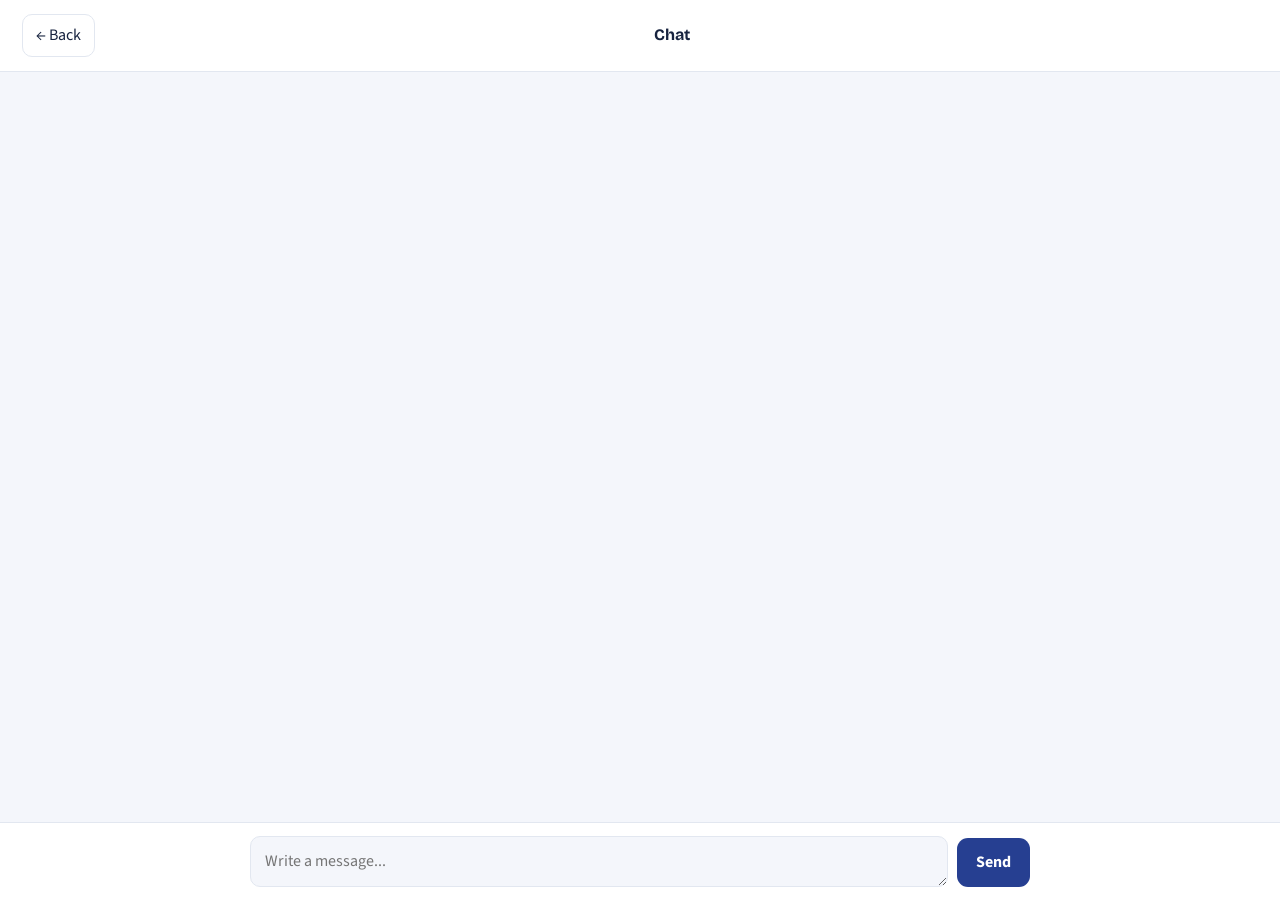
==== chat.html @ 4b17e624 "Add files via upload" ====
<!--
 FILE PURPOSE: This HTML file defines the structure and content of one screen in Epoka Tutor. The ids and classes are important connections: JavaScript finds elements by their ids to fill or update them, while CSS uses classes and ids to control their appearance.
 SCREEN: Epoka Tutor - Chat.
 The ids in this file are the connection points used by JavaScript; the classes are the connection points used by CSS.
-->
<!DOCTYPE html>
<html lang="en">
<head>
    <meta charset="UTF-8">
    <meta name="viewport" content="width=device-width, initial-scale=1.0">
    <title>Epoka Tutor - Chat</title>
    <link href="https://fonts.googleapis.com/css2?family=Bricolage+Grotesque:wght@500;700&family=Source+Sans+3:wght@400;600&display=swap" rel="stylesheet">
    <link rel="stylesheet" href="style.css">
</head>
<body class="chat-page">
    <!-- The header contains navigation and the signed-in student controls. The data-who and data-logout attributes are hooks used by Auth.require() in common.js to insert the student name and attach the logout action. -->
    <header class="top">
        <!-- chat.js changes this link depending on whether the conversation is private or belongs to a course. -->
        <a class="ghost" id="chatBack" href="courses.html">← Back</a>
        <div class="chat-person">
        <!-- chat.js fills this heading with the other student’s name or the selected course name, depending on the conversation type. -->
            <b id="chatTitle">Chat</b>
        <!-- chat.js describes whether the current conversation is a private student chat or a course discussion. -->
            <small id="chatSubtitle"></small>
        </div>
        <span class="who" data-who></span>
    </header>

    <!-- This is the main content area for the current screen. Its id or class connects it to the CSS layout, and its child elements provide the places JavaScript fills with courses, messages, notes, or selection buttons. -->
        <!-- chat.js rebuilds this message area from the messages saved in localStorage. The aria-live attribute allows assistive technology to be informed when its content changes. -->
    <main id="msgs" aria-live="polite"></main>

    <!-- This form groups related inputs and buttons. JavaScript listens for its submit event; event.preventDefault() is then used where needed so the browser does not reload the page before the application handles the data. -->
        <!-- chat.js listens for submission of this form and calls sendMessage() to save and display the new message. -->
    <form id="composer">
        <div class="row">
        <!-- chat.js reads the typed message from this textarea, and its keydown listener also allows Enter to send it. -->
            <textarea id="text" rows="1" placeholder="Write a message..."></textarea>
            <button class="btn" type="submit">Send</button>
        </div>
    </form>

    <!-- Load common.js before the page-specific script because it defines shared functions such as store, Auth, Pick, and the storage-key helpers that the later script calls. -->
    <script src="js/common.js"></script>
    <!-- Load the JavaScript file responsible for this screen after the shared scripts. The script uses the element ids in this HTML to add behaviour and display stored information. -->
    <script src="js/chat.js"></script>
</body>
</html>
---- style.css ----
/*
 * FILE PURPOSE: This stylesheet controls how the HTML screens are presented. The class selectors (written with a dot, such as .panel) connect shared styles to HTML elements with that class; ID selectors (written with #, such as #courseList) target the particular element whose id matches. A comma joins selectors so the same declarations apply to each listed target. These rules affect presentation, not the HTML content or JavaScript data.
 * Selector reminder: #name selects an element by its id; .name selects elements by class; commas share one rule across multiple selectors.
 */
/* Shared colour and shadow variables used throughout the interface. Later rules use var(...) so buttons, headings, borders, and backgrounds keep the same design values. */
:root {
    --bg: #f4f6fb;
    --surface: #ffffff;
    --ink: #17233f;
    --muted: #73809b;
    --line: #e2e7f0;
    --brand: #263f91;
    --brand-dark: #1b2f70;
    --brand-ink: #ffffff;
    --accent: #f0b54a;
    --mine: #e7edff;
    --danger: #b3261e;
    --shadow: 0 12px 35px rgba(28, 45, 89, .07);
}
/* Apply border-box sizing to every HTML element. Widths therefore include padding and borders, which makes the form, card, and page layouts easier to calculate. */
* {
    box-sizing: border-box;
}
/* Set the outer document and body dimensions. Removing the browser margin prevents unwanted page edges, while min-height lets each screen fill the viewport. */
html, body {
    margin: 0;
    min-height: 100%;
}
/* Set the default page background, text colour, font, and line spacing inherited by the login, course, notes, selection, and chat screens. */
body {
    background: var(--bg);
    color: var(--ink);
    font: 16px/1.55 "Source Sans 3", system-ui, sans-serif;
}
/* Give the main and section headings used in the HTML pages a shared display font and consistent line spacing. */
h1, h2 {
    font-family: "Bricolage Grotesque", sans-serif;
    line-height: 1.12;
    margin: 0 0 .5em;
    letter-spacing: -.025em;
}
/* Style the main page title, such as the welcome heading or selected course title, with a responsive size and readable maximum width. */
h1 {
    font-size: clamp(2.1rem, 5vw, 3.5rem);
    max-width: 780px;
}
/* Style section headings inside panels and course workspace cards so they are visually below the main h1 title. */
h2 {
    font-size: 1.55rem;
}
/* Make buttons and form fields use the same font and text colour as the rest of the page instead of inconsistent browser defaults. */
button, input, textarea {
    font: inherit;
    color: inherit;
}
/* Show a clear keyboard-focus outline on links, buttons, and form controls so users can see which control will respond to keyboard input. */
:focus-visible {
    outline: 3px solid var(--accent);
    outline-offset: 3px;
}
/* Style the main content wrapper used around page content. Its centered maximum width and side padding keep forms and panels readable on wide screens. */
.wrap {
    max-width: 680px;
    margin: 0 auto;
    padding: 30px 22px 70px;
}
/* Override the normal .wrap width only on elements that have both classes. Course lists and notes can use more space than the narrower login screen. */
.wrap.wide {
    max-width: 1100px;
}
/* Style the shared top navigation/header row. Flexbox aligns the page identity and account/navigation controls and pushes them to opposite sides. */
.top {
    display: flex;
    align-items: center;
    justify-content: space-between;
    gap: 14px;
    padding: 14px 22px;
    border-bottom: 1px solid var(--line);
    background: var(--surface);
}
/* Emphasize the bold page or conversation name inside the header without changing other bold text elsewhere on the page. */
.top b {
    font-family: "Bricolage Grotesque", sans-serif;
}
/* Style the signed-in student name shown in the header, making it secondary to the page title and navigation controls. */
.who {
    color: var(--muted);
    font-size: .92rem;
    margin-right: 10px;
}
/* Style the ET mark in the login page as a centered square logo, using Grid to center its letters both horizontally and vertically. */
.brand {
    width: 52px;
    height: 52px;
    display: grid;
    place-items: center;
    border-radius: 16px;
    color: white;
    background: var(--brand);
    font: 700 1.3rem "Bricolage Grotesque";
    margin-bottom: 32px;
}
/* Style the small uppercase labels used above page titles and content sections, such as the workspace and notes labels. */
.eyebrow, .section-label {
    color: var(--brand);
    font-size: .76rem;
    font-weight: 700;
    letter-spacing: .13em;
    margin: 0 0 10px;
}
/* Style supporting descriptions and secondary text so it is quieter than headings and does not stretch across excessively long lines. */
.lead, .muted {
    color: var(--muted);
    max-width: 58ch;
}
/* Style the primary actions used by the login, note, and chat forms. The filled brand colour makes the main action in each section easy to identify. */
.btn {
    border: 0;
    border-radius: 11px;
    padding: 12px 19px;
    background: var(--brand);
    color: var(--brand-ink);
    font-weight: 700;
    cursor: pointer;
    transition: .2s;
}
/* Give primary buttons pointer feedback by darkening the background and moving the button slightly upward while hovered. */
.btn:hover {
    background: var(--brand-dark);
    transform: translateY(-1px);
}
/* Show when a primary action is unavailable, for example when select.js disables Next until faculty, department, and year are chosen. */
.btn:disabled {
    opacity: .4;
    cursor: not-allowed;
    transform: none;
}
/* Make a primary form button span the available width; this is used where the login action should be the clearest control beneath the fields. */
.full {
    width: 100%;
    margin-top: 12px;
}
/* Style secondary actions such as Back, Log Out, Edit, and Cancel so they remain visible without competing with the filled primary button. */
.ghost {
    background: transparent;
    border: 1px solid var(--line);
    color: var(--ink);
    border-radius: 10px;
    padding: 8px 13px;
    cursor: pointer;
    text-decoration: none;
    display: inline-block;
}
/* Give secondary buttons and links a brand-coloured hover state while keeping their background transparent. */
.ghost:hover {
    border-color: var(--brand);
    color: var(--brand);
}
/* Style the small login/register mode-switch button so it resembles a text link but remains a button that login.js can listen for. */
.text-btn {
    border: 0;
    background: none;
    color: var(--brand);
    font-weight: 700;
    cursor: pointer;
    padding: 4px;
}
/* Add extra top spacing only to the wrapper on the login screen, positioning the sign-in form without affecting the layout of other pages. */
.login .wrap {
    padding-top: 9vh;
}
/* Arrange the login and registration fields in one vertical Grid column with consistent gaps; login.js changes which fields are visible in each mode. */
.login form {
    display: grid;
    gap: 9px;
    max-width: 430px;
    margin: 28px 0 12px;
}
/* Style the labels associated with login, registration, note, and chat inputs so each field purpose is easy to identify. */
label {
    font-weight: 600;
    font-size: .94rem;
}
/* Style the editable fields shared by the login form, note form, and chat composer with matching width, padding, border, and surface colour. */
input, textarea {
    width: 100%;
    border: 1px solid var(--line);
    border-radius: 10px;
    padding: 12px 14px;
    background: var(--surface);
}
/* Change the border when a student is typing in a field, making the active login, note, or chat input easier to identify. */
input:focus, textarea:focus {
    border-color: var(--brand);
    outline: none;
}
/* Add separation around the line that offers the alternative login or registration action. */
.switch-line {
    margin: 16px 0;
}
/* Style small explanatory note text, such as helper text around forms, using the secondary text colour and a smaller size. */
.note {
    color: var(--muted);
    font-size: .88rem;
}
/* Style the error-message area updated by login.js and notes.js when validation or saving fails; the minimum height helps prevent layout jumps. */
.err {
    color: var(--danger);
    min-height: 1.4em;
    font-weight: 600;
}
/* Arrange the faculty, department, and year option buttons created by select.js in a responsive grid. */
.choices {
    display: grid;
    grid-template-columns: repeat(auto-fill, minmax(220px, 1fr));
    gap: 12px;
    margin: 14px 0 30px;
}
/* Style each faculty, department, or year button created by select.js, giving all options a consistent clickable shape. */
.choice {
    text-align: left;
    min-height: 75px;
    background: var(--surface);
    border: 1px solid var(--line);
    border-radius: 13px;
    padding: 16px;
    cursor: pointer;
    font-weight: 600;
    box-shadow: 0 4px 14px rgba(28,45,89,.025);
}
/* Highlight a choice while hovered or when select.js marks it selected with aria-pressed="true", so the current academic choice is visible. */
.choice:hover, .choice[aria-pressed="true"] {
    border-color: var(--brand);
    background: var(--mine);
}
/* Adjust the year-button group separately from faculty and department choices because year options are short and can fit in narrower columns. */
.years {
    grid-template-columns: repeat(4, minmax(80px, 130px));
}
/* Ensure elements hidden by HTML or JavaScript are not displayed. select.js uses this attribute to reveal department and year steps only after earlier choices are made. */
[hidden] {
    display: none !important;
}
/* Lay out the page title and its nearby actions as one aligned heading row, keeping the title and controls visually connected. */
.page-heading {
    display: flex;
    align-items: flex-end;
    justify-content: space-between;
    gap: 20px;
    margin: 24px 0 30px;
}
/* Style the academic breadcrumb text updated by courses.js, course.js, and notes.js so the current faculty, department, and year remain visible as context. */
.crumbs {
    color: var(--muted);
    margin-top: 12px;
}
/* Style the main content panels that group related course, student, note, or discussion content into separate white surfaces. */
.panel {
    background: var(--surface);
    border: 1px solid var(--line);
    border-radius: 18px;
    padding: 24px;
    margin: 22px 0;
    box-shadow: var(--shadow);
}
/* Align a panel heading with its count or related controls, such as the course count or saved-note count. */
.section-heading {
    display: flex;
    align-items: center;
    justify-content: space-between;
    gap: 15px;
}
/* Remove extra heading spacing inside a section-heading row so the title aligns correctly with the count or controls beside it. */
.section-heading h2 {
    margin-bottom: 0;
}
/* Style the small number/status text displayed beside section headings, including the course, note, and discussion counts updated by JavaScript. */
.count {
    color: var(--muted);
    font-size: .88rem;
}
/* Style the course search field used by courses.js to filter the displayed course cards as the student types. */
.search {
    margin: 20px 0;
    max-width: 420px;
}
/* Use a shared grid layout for the course and student card containers populated by courses.js. */
.course-grid, .student-grid {
    display: grid;
    grid-template-columns: repeat(auto-fill, minmax(230px, 1fr));
    gap: 12px;
}
/* Style each clickable course or student card created by courses.js. Both are links, so the card appearance signals that selecting one opens another page. */
.course, .student {
    display: flex;
    align-items: center;
    justify-content: space-between;
    gap: 12px;
    padding: 15px;
    border: 1px solid var(--line);
    border-radius: 13px;
    text-decoration: none;
    color: inherit;
    background: var(--surface);
}
/* Highlight a course or student link while hovered, helping the student identify which card will open when clicked. */
.course:hover, .student:hover {
    border-color: var(--brand);
    transform: translateY(-1px);
}
/* Style the secondary line inside course and student cards, such as discussion information or a student email, below the main name. */
.course small, .student small {
    display: block;
    color: var(--muted);
    font-size: .82rem;
}
/* Position and style the arrow displayed at the end of course/student cards to signal that the whole card is a navigation link. */
.arrow {
    color: var(--brand);
    font-size: 1.2rem;
}
/* Style the initial displayed beside each student in the private-chat list; courses.js creates this element from the student name. */
.avatar {
    width: 42px;
    height: 42px;
    border-radius: 50%;
    display: grid;
    place-items: center;
    flex-shrink: 0;
    color: var(--brand);
    background: var(--mine);
    font-weight: 700;
}
/* Keep the student's name and email together as a vertical text group beside the avatar in the student list. */
.student-info {
    flex: 1;
    min-width: 0;
}
/* Style the empty-state message inserted by courses.js, chat.js, or notes.js when there are no matching courses, students, messages, or notes. */
.empty {
    color: var(--muted);
    text-align: center;
    padding: 35px 10px;
}
/* Apply chat-specific page layout to the body marked chat-page in chat.html, without changing the body styling of other screens. */
body.chat-page {
    display: flex;
    flex-direction: column;
    height: 100dvh;
}
/* Style the student identity area used in the chat screen so the conversation participant is clearly separated from the message history. */
.chat-person {
    flex: 1;
    text-align: center;
}
/* Keep the participant name and supporting detail in the chat identity area visually related while allowing their individual text sizes to differ. */
.chat-person b, .chat-person small {
    display: block;
}
/* Make the smaller participant detail secondary to the name in the chat header. */
.chat-person small {
    color: var(--muted);
    font-size: .8rem;
}
/* Style the message-history container with its own scrolling area. chat.js inserts each message here and scrolls it to the bottom after a new message is drawn. */
#msgs {
    flex: 1;
    overflow-y: auto;
    padding: 22px 20px;
    max-width: 820px;
    width: 100%;
    margin: 0 auto;
}
/* Style one message block created by chat.js, controlling its width, spacing, and surface so messages are readable as separate items. */
.msg {
    max-width: 78%;
    margin: 0 0 14px;
    padding: 11px 15px;
    border-radius: 15px;
    background: var(--surface);
    border: 1px solid var(--line);
    overflow-wrap: anywhere;
    box-shadow: 0 3px 12px rgba(28,45,89,.035);
}
/* Apply a different appearance to messages whose sender email matches the signed-in student; chat.js adds the me class after comparing email addresses. */
.msg.me {
    margin-left: auto;
    background: var(--mine);
    border-color: transparent;
}
/* Style the sender and timestamp line inside each message separately from the message body created by chat.js. */
.msg .by {
    font-size: .78rem;
    color: var(--muted);
    margin-bottom: 3px;
}
/* Style the chat message form identified by this id in chat.html; chat.js listens for its submit event and sends the text without reloading the page. */
#composer {
    border-top: 1px solid var(--line);
    background: var(--surface);
    padding: 13px 20px;
}
/* Arrange the chat textarea and Send button in one row inside the composer form so the message field and action sit together. */
#composer .row {
    max-width: 780px;
    margin: 0 auto;
    display: flex;
    gap: 9px;
    align-items: flex-end;
}
/* Size the message textarea inside the chat composer, allowing the student to type a message without changing other textareas such as the note editor. */
#composer textarea {
    flex: 1;
    min-width: 0;
    resize: vertical;
    max-height: 130px;
    background: var(--bg);
}
/* Responsive rules for narrow screens: change multi-column layouts and header spacing so the course workspace and other page content fit on phones. */
@media (max-width: 650px) {
    /* Style the shared top navigation/header row. Flexbox aligns the page identity and account/navigation controls and pushes them to opposite sides. */
    .top {
        padding: 12px 14px;
    }
    /* On narrow screens, hide the signed-in name inside the header to leave room for the page title and navigation controls. */
    .top .who {
        display: none;
    }
    /* Style the main content wrapper used around page content. Its centered maximum width and side padding keep forms and panels readable on wide screens. */
    .wrap {
        padding: 22px 15px 50px;
    }
    /* Lay out the page title and its nearby actions as one aligned heading row, keeping the title and controls visually connected. */
    .page-heading {
        align-items: flex-start;
        flex-direction: column;
    }
    /* Style the main content panels that group related course, student, note, or discussion content into separate white surfaces. */
    .panel {
        padding: 17px;
    }
    /* Align a panel heading with its count or related controls, such as the course count or saved-note count. */
    .section-heading {
        align-items: flex-start;
        flex-direction: column;
    }
    /* Style the chat message form identified by this id in chat.html; chat.js listens for its submit event and sends the text without reloading the page. */
    #composer {
        padding: 10px;
    }
    /* Arrange the chat textarea and Send button in one row inside the composer form so the message field and action sit together. */
    #composer .row {
        gap: 6px;
    }
    /* Reduce the Send button padding on narrow screens so it fits beside the chat textarea without forcing the composer row off the screen. */
    #composer .btn {
        padding: 10px 12px;
    }
    /* Style one message block created by chat.js, controlling its width, spacing, and surface so messages are readable as separate items. */
    .msg {
        max-width: 90%;
    }
    /* Adjust the year-button group separately from faculty and department choices because year options are short and can fit in narrower columns. */
    .years {
        grid-template-columns: repeat(2, 1fr);
    }

}
/* Arrange the Notes and Open Discussion workspace cards in two columns on wider screens; the mobile media rule below changes this to one column. */
.workspace-grid {
    display: grid;
    grid-template-columns: repeat(2, minmax(0, 1fr));
    gap: 16px;
    margin-top: 28px;
}
/* Style the clickable Notes and Open Discussion cards on course.html as large surfaces, making each feature look like a separate destination. */
.workspace-card {
    position: relative;
    display: block;
    min-height: 245px;
    padding: 25px;
    background: var(--surface);
    border: 1px solid var(--line);
    border-radius: 18px;
    color: inherit;
    text-decoration: none;
    box-shadow: var(--shadow);
    transition: .2s;
}
/* Highlight a workspace card when hovered so students can tell that the Notes or Open Discussion panel is clickable. */
.workspace-card:hover {
    border-color: var(--brand);
    transform: translateY(-2px);
}
/* Style the small number/label at the top of a workspace card so it is distinct from the larger feature title. */
.workspace-number {
    color: var(--brand);
    font-size: .8rem;
    font-weight: 700;
    letter-spacing: .12em;
}
/* Add space before the feature title inside each workspace card, separating it from the small number/label above. */
.workspace-card h2 {
    margin-top: 25px;
}
/* Style the description inside a workspace card as secondary information and keep its line length readable. */
.workspace-card p {
    color: var(--muted);
    max-width: 38ch;
}
/* Style the short action hint inside a workspace card so it reads as a link-like prompt beneath the description. */
.workspace-detail {
    display: block;
    color: var(--brand);
    font-size: .9rem;
    font-weight: 600;
    margin-top: 20px;
}
/* Place the arrow at the lower-right corner of each workspace card, visually indicating that the card opens another page. */
.workspace-card .arrow {
    position: absolute;
    right: 24px;
    bottom: 22px;
}
/* Arrange the title field, note-content textarea, and save controls in a vertical form layout; notes.js reads these fields when the form is submitted. */
.note-form {
    display: grid;
    gap: 9px;
    margin-top: 20px;
}
/* Give the note editor enough height for longer notes while allowing the student to resize it vertically when needed. */
.note-form textarea {
    resize: vertical;
    min-height: 150px;
}
/* Place the Edit and Delete buttons created inside each note card in a flexible row with spacing between them. */
.note-actions {
    display: flex;
    flex-wrap: wrap;
    gap: 9px;
    margin-top: 12px;
}
/* Arrange the note cards created by notes.js in one column with a consistent gap and space above the list. */
.notes-list {
    display: grid;
    gap: 14px;
    margin-top: 20px;
}
/* Style each article created by notes.js as an individual saved-note card, separating it from other notes with a border and surface background. */
.note-card {
    padding: 18px;
    border: 1px solid var(--line);
    border-radius: 13px;
    background: var(--surface);
}
/* Style the title at the top of each saved-note card so it is prominent and has controlled spacing before the date. */
.note-card h3 {
    margin: 0 0 5px;
    font-family: "Bricolage Grotesque", sans-serif;
    font-size: 1.2rem;
}
/* Style the last-updated time shown below a note title as small secondary information. */
.note-date {
    color: var(--muted);
    font-size: .82rem;
}
/* Preserve line breaks typed into the note editor and allow long words or links to wrap instead of overflowing the card. */
.note-content {
    white-space: pre-wrap;
    overflow-wrap: anywhere;
    margin: 15px 0;
}
/* Mark the Delete action with the danger colour so it is visually distinct from non-destructive actions such as Edit and Cancel. */
.danger-button {
    color: var(--danger);
}
/* Responsive rules for narrow screens: change multi-column layouts and header spacing so the course workspace and other page content fit on phones. */
@media (max-width: 650px) {
    /* Arrange the Notes and Open Discussion workspace cards in two columns on wider screens; the mobile media rule below changes this to one column. */
    .workspace-grid {
        grid-template-columns: 1fr;
    }
    /* Style the clickable Notes and Open Discussion cards on course.html as large surfaces, making each feature look like a separate destination. */
    .workspace-card {
        min-height: 220px;
    }

}
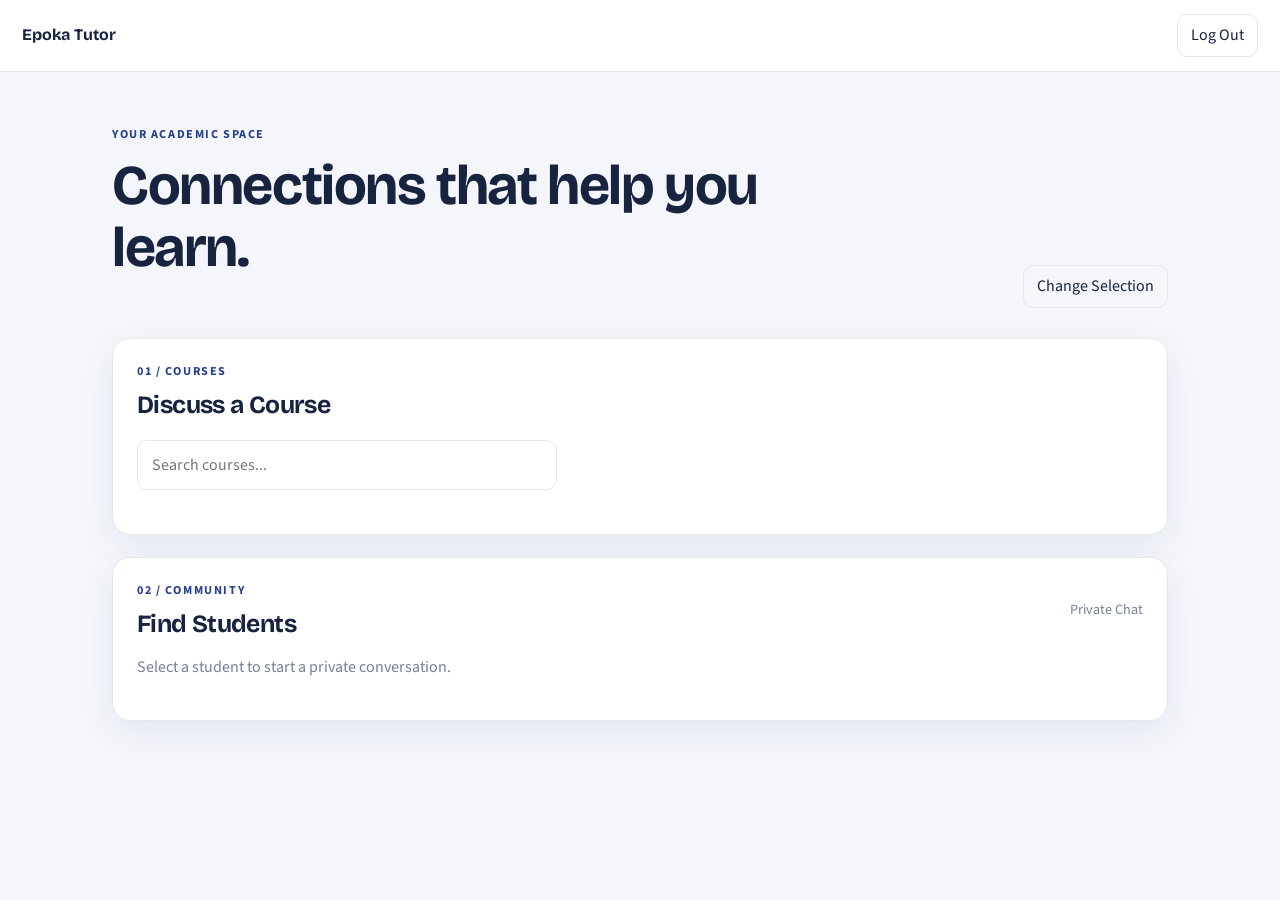
==== commit e01f7b64: "Update chat.html" ====
--- a/chat.html
+++ b/chat.html
@@ -41,8 +41,8 @@
     </form>
 
     <!-- Load common.js before the page-specific script because it defines shared functions such as store, Auth, Pick, and the storage-key helpers that the later script calls. -->
-    <script src="js/common.js"></script>
+    <script src="common.js"></script>
     <!-- Load the JavaScript file responsible for this screen after the shared scripts. The script uses the element ids in this HTML to add behaviour and display stored information. -->
-    <script src="js/chat.js"></script>
+    <script src="chat.js"></script>
 </body>
 </html>
--- a/style.css
+++ b/style.css
@@ -586,3 +586,111 @@
     }
 
 }
+/* ===== Vesa: Login and registration styles ===== */
+
+/* ET logo mark on the login page. */
+.brand {
+    width: 52px;
+    height: 52px;
+    display: grid;
+    place-items: center;
+    border-radius: 14px;
+    color: white;
+    background: #2563eb;
+    font: 700 1.3rem Arial, sans-serif;
+    margin-bottom: 28px;
+}
+
+/* Login page wrapper: narrower, with extra space at the top. */
+.login .wrap {
+    max-width: 680px;
+    padding: 9vh 0 40px;
+}
+
+/* Login and registration form layout. */
+.login form {
+    display: grid;
+    gap: 9px;
+    max-width: 430px;
+    margin: 28px 0 12px;
+}
+
+/* Name and confirm-password blocks; keep the hidden attribute working. */
+.login form > div {
+    display: grid;
+    gap: 9px;
+}
+
+.login form > div[hidden] {
+    display: none;
+}
+
+/* Labels and fields inside the login form only. */
+.login label {
+    font-weight: 600;
+    font-size: 0.94rem;
+}
+
+.login input {
+    width: 100%;
+    padding: 12px 14px;
+    border: 1px solid #dbe3ef;
+    border-radius: 8px;
+    background: white;
+    font: inherit;
+}
+
+.login input:focus {
+    outline: none;
+    border-color: #2563eb;
+}
+
+/* Full-width submit button. */
+.login .full {
+    width: 100%;
+    margin-top: 12px;
+}
+
+/* Text elements on the login page. */
+.login .eyebrow {
+    color: #2563eb;
+    font-size: 0.76rem;
+    font-weight: 700;
+    letter-spacing: 0.13em;
+    margin: 0 0 10px;
+}
+
+.login .lead {
+    color: #6b7280;
+    max-width: 58ch;
+}
+
+.login .note {
+    color: #6b7280;
+    font-size: 0.88rem;
+}
+
+.login .err {
+    color: #b91c1c;
+    min-height: 1.4em;
+    font-weight: 600;
+}
+
+/* Line and button that switch between login and registration. */
+.switch-line {
+    margin: 16px 0;
+}
+
+.text-btn {
+    border: 0;
+    background: none;
+    color: #2563eb;
+    font-weight: 700;
+    cursor: pointer;
+    padding: 4px;
+}
+
+.text-btn:hover {
+    background: none;
+    text-decoration: underline;
+}
